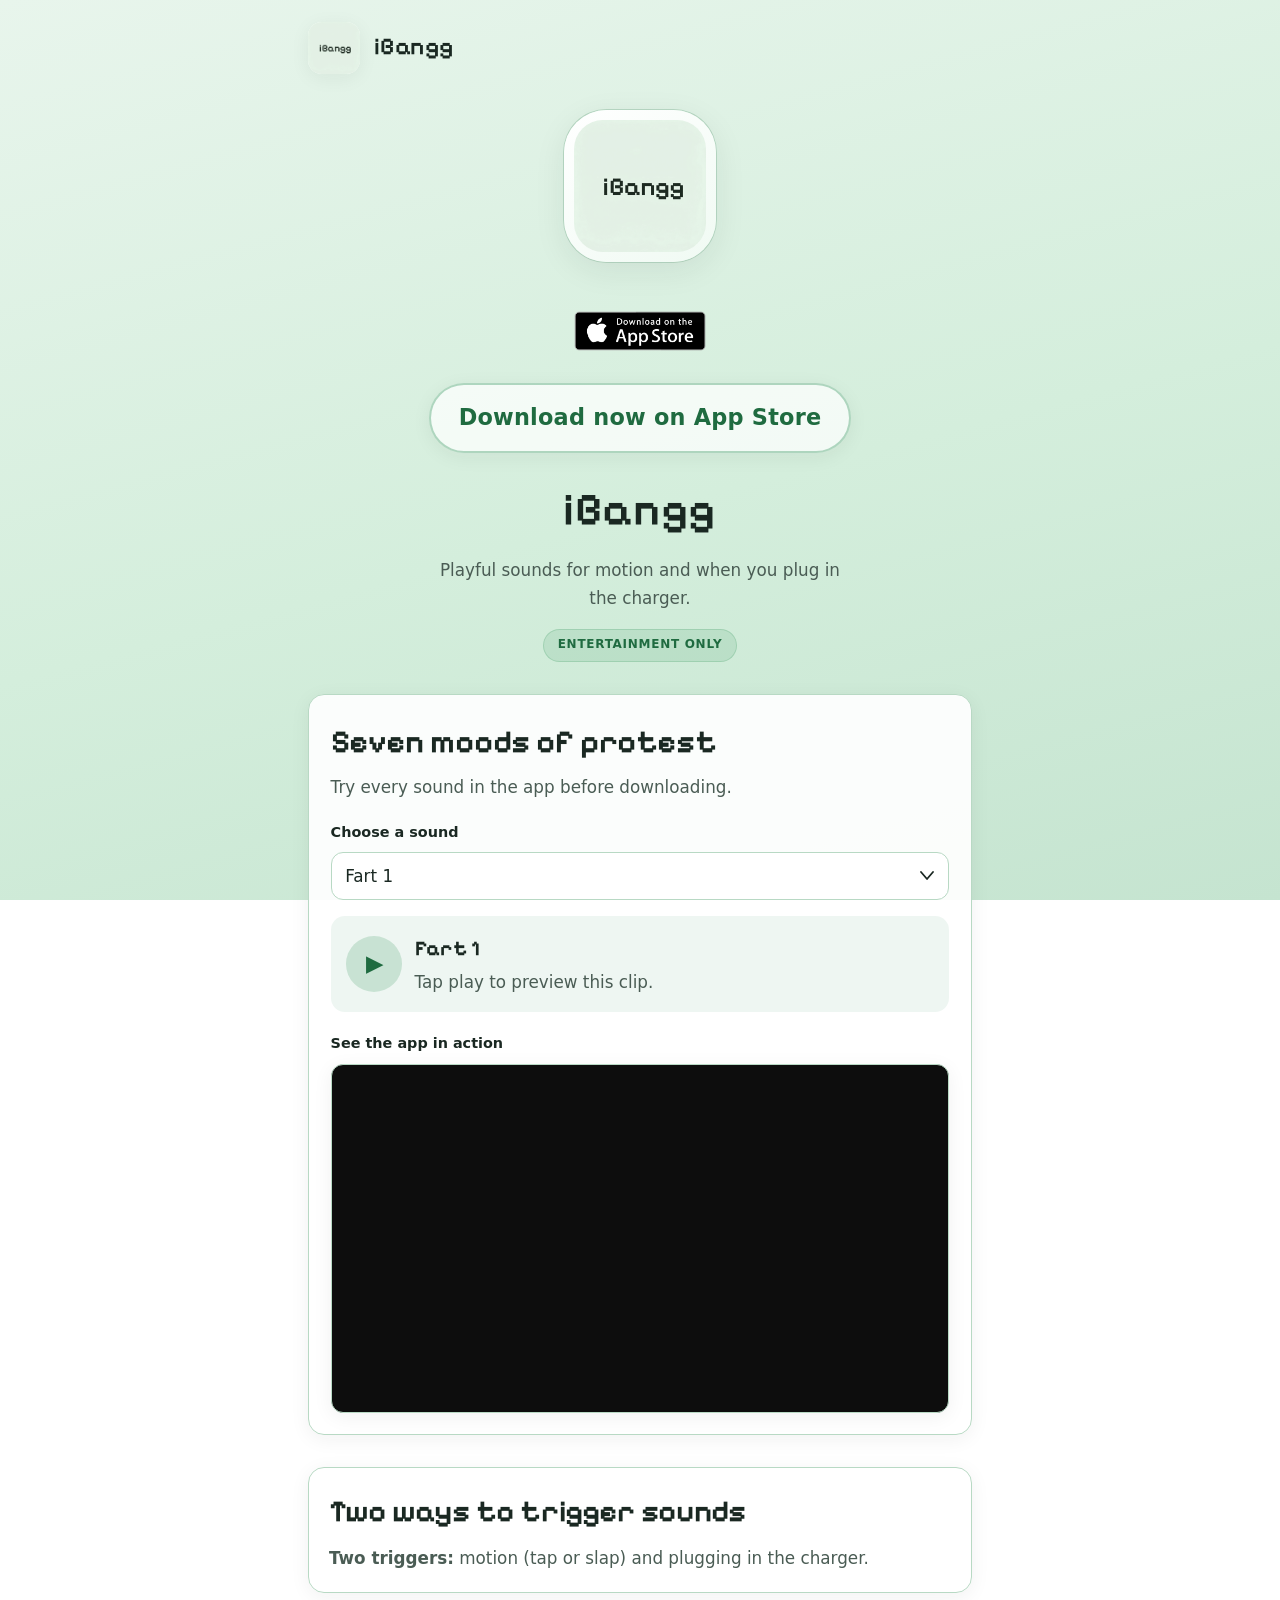
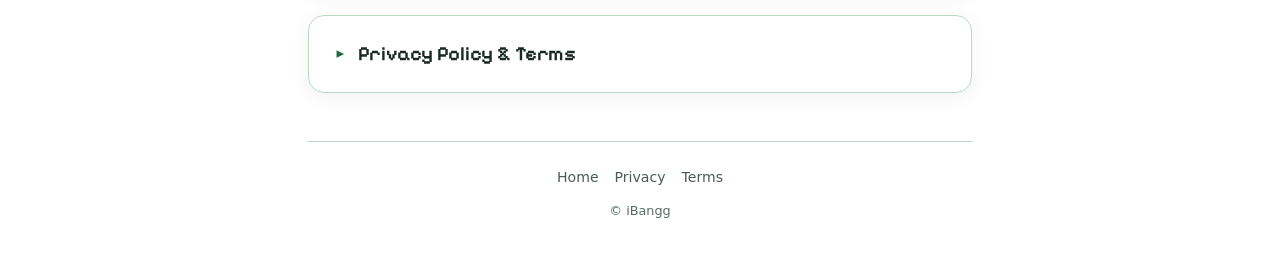
==== index.html @ 3a59abc7 "Fix YouTube embed Error 153: use nocookie domain, drop strict referrerpolicy. Made-with: Cursor" ====
<!DOCTYPE html>
<html lang="en">
  <head>
    <meta charset="utf-8" />
    <meta name="viewport" content="width=device-width, initial-scale=1" />
    <meta name="theme-color" content="#d4eedc" />
    <meta
      name="description"
      content="iBangg — Privacy Policy and Terms. Entertainment app; no data collection."
    />
    <title>iBangg — Legal</title>
    <link rel="icon" href="assets/logo.png" type="image/png" />
    <link rel="preconnect" href="https://fonts.googleapis.com" />
    <link rel="preconnect" href="https://fonts.gstatic.com" crossorigin />
    <link
      href="https://fonts.googleapis.com/css2?family=Pixelify+Sans:wght@400;500;600;700&display=swap"
      rel="stylesheet"
    />
    <link rel="stylesheet" href="styles.css" />
  </head>
  <body>
    <a class="skip-link" href="#main">Skip to content</a>

    <div class="layout">
      <header class="site-header">
        <a class="brand" href="index.html">
          <img
            class="brand-logo"
            src="assets/logo.png"
            width="52"
            height="52"
            alt=""
            decoding="async"
          />
          <span class="brand-text">
            <span class="brand-name">iBangg</span>
          </span>
        </a>
      </header>

      <main id="main">
        <section class="hero" aria-labelledby="hero-title">
          <div class="hero-logo">
            <img
              src="assets/logo.png"
              width="132"
              height="132"
              alt="iBangg app icon"
              decoding="async"
            />
          </div>
          <div class="appstore-logo-wrap">
            <img
              class="appstore-logo"
              src="assets/AppStore-Logo.png"
              width="260"
              height="78"
              alt="App Store logo"
              decoding="async"
            />
          </div>
          <a
            class="appstore-cta"
            href="https://apps.apple.com/bg/app/ibangg/id6761313933"
            target="_blank"
            rel="noopener noreferrer"
            aria-label="Download iBangg on the App Store"
          >
            Download now on App Store
          </a>
          <h1 id="hero-title" class="hero-title">iBangg</h1>
          <p class="hero-lead">
            Playful sounds for motion and when you plug in the charger.
          </p>
          <span class="hero-badge">Entertainment only</span>
        </section>

        <section class="sound-preview" aria-labelledby="sound-preview-title">
          <h2 id="sound-preview-title">Seven moods of protest</h2>
          <p class="sound-preview-lead">
            Try every sound in the app before downloading.
          </p>
          <label class="sound-label" id="sound-label-picker" for="sound-picker-btn">Choose a sound</label>
          <div class="sound-picker">
            <button
              type="button"
              id="sound-picker-btn"
              class="sound-picker-trigger"
              aria-haspopup="listbox"
              aria-expanded="false"
              aria-controls="sound-picker-listbox"
            >
              <span class="sound-picker-value" id="sound-picker-value">Fart 1</span>
            </button>
            <ul
              id="sound-picker-listbox"
              class="sound-picker-list"
              role="listbox"
              aria-labelledby="sound-label-picker"
              hidden
            ></ul>
            <select
              id="sound-select"
              class="sound-select-native"
              name="sound"
              tabindex="-1"
              aria-hidden="true"
            >
              <option value="assets/sounds/Fart 1.mp3">Fart 1</option>
              <option value="assets/sounds/Fart 2.mp3">Fart 2</option>
              <option value="assets/sounds/Fart 3.mp3">Fart 3</option>
              <option value="assets/sounds/Fart 4.mp3">Fart 4</option>
              <option value="assets/sounds/Moan 1.mp3">Moan 1</option>
              <option value="assets/sounds/Moan 2.mp3">Moan 2</option>
              <option value="assets/sounds/Ohoo 1.mp3">Ohoo</option>
              <option value="assets/sounds/Old Metal.mp3">Old Metal</option>
              <option value="assets/sounds/Ouch 1.mp3">Ouch 1</option>
              <option value="assets/sounds/Ouch 2.mp3">Ouch 2</option>
              <option value="assets/sounds/Ouch 3.mp3">Ouch 3</option>
              <option value="assets/sounds/Ow 1.mp3">Ow</option>
              <option value="assets/sounds/Yeah 1.mp3">Yeah 1</option>
              <option value="assets/sounds/Yeah 2.mp3">Yeah 2</option>
            </select>
          </div>
          <div class="sound-player-card">
            <button type="button" id="sound-play-toggle" class="sound-play-btn" aria-label="Play selected sound">
              ▶
            </button>
            <div class="sound-copy">
              <strong id="sound-title">Fart 1</strong>
              <p id="sound-help">Tap play to preview this clip.</p>
            </div>
          </div>
          <audio id="sound-preview-audio" preload="none" src="assets/sounds/Fart 1.mp3"></audio>
          <div class="sound-video-wrap" aria-labelledby="sound-video-label">
            <p class="sound-video-label" id="sound-video-label">See the app in action</p>
            <div class="sound-video-embed">
              <iframe
                src="https://www.youtube-nocookie.com/embed/eyi1hRgVilk"
                title="iBangg — demo video on YouTube"
                loading="lazy"
                allow="accelerometer; autoplay; clipboard-write; encrypted-media; gyroscope; picture-in-picture; web-share"
                allowfullscreen
              ></iframe>
            </div>
          </div>
        </section>

        <section class="feature-note" aria-labelledby="feature-note-title">
          <h2 id="feature-note-title">Two ways to trigger sounds</h2>
          <p>
            <strong>Two triggers:</strong> motion (tap or slap) and plugging in the
            charger.
          </p>
        </section>

        <details class="legal-fold">
          <summary class="legal-fold-summary">
            <span class="summary-chevron" aria-hidden="true">▸</span>
            <span class="legal-fold-title">
              <strong>Privacy Policy &amp; Terms</strong>
            </span>
          </summary>
          <div class="legal-fold-panel">
            <p class="intro-copy">
              This site hosts the official <strong>Privacy Policy</strong> and
              <strong>Terms &amp; Conditions</strong> for the iOS app. We don’t
              collect personal data or share it with third parties.
            </p>

            <nav class="nav-cards" aria-label="Legal documents">
              <a class="nav-card" href="privacy.html">
                <strong>Privacy Policy</strong>
                <span>What we don’t collect and how the app treats your device.</span>
                <span class="chev">Read →</span>
              </a>
              <a class="nav-card" href="terms.html">
                <strong>Terms &amp; Conditions</strong>
                <span>Use for fun, at your own risk — including physical handling of your phone.</span>
                <span class="chev">Read →</span>
              </a>
            </nav>

            <div class="at-a-glance-card">
              <p class="at-a-glance-heading"><strong>At a glance</strong></p>
              <p>
                No personal information collection, no third‑party data sharing.
                You’re responsible for how you handle your device; we’re not liable
                for damage from rough or inappropriate use. The same points are
                spelled out in the
                <a href="privacy.html">Privacy Policy</a> (sections 1–2) and
                <a href="terms.html">Terms</a> (sections 2 and 4), each with a
                short summary at the top of that page.
              </p>
            </div>
          </div>
        </details>
      </main>

      <footer class="site-footer">
        <nav aria-label="Footer">
          <a href="index.html">Home</a>
          <a href="privacy.html">Privacy</a>
          <a href="terms.html">Terms</a>
        </nav>
        <p class="fine">© iBangg</p>
      </footer>
    </div>
    <script>
      const soundSelect = document.getElementById("sound-select");
      const soundPickerBtn = document.getElementById("sound-picker-btn");
      const soundPickerValue = document.getElementById("sound-picker-value");
      const soundListbox = document.getElementById("sound-picker-listbox");
      const audio = document.getElementById("sound-preview-audio");
      const playToggle = document.getElementById("sound-play-toggle");
      const soundTitle = document.getElementById("sound-title");
      const soundHelp = document.getElementById("sound-help");

      let docCloseListener = null;

      function selectedLabel() {
        return soundSelect.options[soundSelect.selectedIndex].text;
      }

      function updateButton(isPlaying) {
        playToggle.textContent = isPlaying ? "❚❚" : "▶";
        playToggle.setAttribute(
          "aria-label",
          isPlaying ? "Pause selected sound" : "Play selected sound"
        );
      }

      function syncListboxSelection() {
        const i = soundSelect.selectedIndex;
        soundListbox.querySelectorAll('[role="option"]').forEach((el, idx) => {
          el.setAttribute("aria-selected", idx === i ? "true" : "false");
        });
      }

      function applySoundSelection() {
        audio.src = soundSelect.value;
        soundPickerValue.textContent = selectedLabel();
        soundTitle.textContent = selectedLabel();
        soundHelp.textContent = "Tap play to preview this clip.";
        audio.pause();
        audio.currentTime = 0;
        updateButton(false);
        syncListboxSelection();
      }

      function closeSoundPicker() {
        soundListbox.hidden = true;
        soundPickerBtn.setAttribute("aria-expanded", "false");
        if (docCloseListener) {
          document.removeEventListener("click", docCloseListener);
          docCloseListener = null;
        }
      }

      function openSoundPicker() {
        soundListbox.hidden = false;
        soundPickerBtn.setAttribute("aria-expanded", "true");
        syncListboxSelection();
        const focusIdx = soundSelect.selectedIndex;
        const toFocus = soundListbox.children[focusIdx] || soundListbox.firstElementChild;
        toFocus?.focus();
        docCloseListener = (e) => {
          if (!e.target.closest(".sound-picker")) {
            closeSoundPicker();
          }
        };
        setTimeout(() => document.addEventListener("click", docCloseListener), 0);
      }

      Array.from(soundSelect.options).forEach((opt, index) => {
        const li = document.createElement("li");
        li.setAttribute("role", "option");
        li.id = "sound-opt-" + index;
        li.tabIndex = -1;
        li.dataset.index = String(index);
        li.textContent = opt.textContent;
        li.addEventListener("click", (e) => {
          e.stopPropagation();
          soundSelect.selectedIndex = index;
          applySoundSelection();
          closeSoundPicker();
          soundPickerBtn.focus();
        });
        soundListbox.appendChild(li);
      });

      soundPickerBtn.addEventListener("click", (e) => {
        e.stopPropagation();
        if (soundListbox.hidden) {
          openSoundPicker();
        } else {
          closeSoundPicker();
        }
      });

      soundPickerBtn.addEventListener("keydown", (e) => {
        if (e.key === "ArrowDown" || e.key === "ArrowUp" || e.key === "Enter" || e.key === " ") {
          e.preventDefault();
          if (soundListbox.hidden) {
            openSoundPicker();
          }
        }
      });

      soundListbox.addEventListener("keydown", (e) => {
        const items = [...soundListbox.querySelectorAll('[role="option"]')];
        const cur = items.indexOf(document.activeElement);
        if (e.key === "Escape") {
          e.preventDefault();
          closeSoundPicker();
          soundPickerBtn.focus();
        }
        if (e.key === "ArrowDown") {
          e.preventDefault();
          items[Math.min(cur + 1, items.length - 1)]?.focus();
        }
        if (e.key === "ArrowUp") {
          e.preventDefault();
          items[Math.max(cur - 1, 0)]?.focus();
        }
        if (e.key === "Enter" || e.key === " ") {
          e.preventDefault();
          if (cur >= 0) {
            soundSelect.selectedIndex = cur;
            applySoundSelection();
            closeSoundPicker();
            soundPickerBtn.focus();
          }
        }
      });

      applySoundSelection();

      playToggle.addEventListener("click", async () => {
        if (audio.paused) {
          try {
            await audio.play();
            soundHelp.textContent = "Playing preview...";
            updateButton(true);
          } catch (_) {
            soundHelp.textContent = "Preview blocked by browser. Tap play again.";
          }
          return;
        }
        audio.pause();
        updateButton(false);
        soundHelp.textContent = "Paused.";
      });

      audio.addEventListener("ended", () => {
        updateButton(false);
        soundHelp.textContent = "Preview finished.";
      });
    </script>
  </body>
</html>
---- styles.css ----
:root {
  --bg-top: #e8f5ec;
  --bg-bottom: #d4eedc;
  --text: #1a2822;
  --muted: #4a5c54;
  --accent: #2d8f57;
  --accent-dark: #1f6b40;
  --line: #b8d9c4;
  --card: rgba(255, 255, 255, 0.92);
  --shadow: 0 8px 32px rgba(26, 40, 34, 0.08);
  --shadow-soft: 0 4px 20px rgba(26, 40, 34, 0.06);
  --radius: 16px;
  --radius-lg: 24px;
  --font-display: "Pixelify Sans", system-ui, sans-serif;
  --font-body: system-ui, -apple-system, "Segoe UI", Roboto, Helvetica, Arial, sans-serif;
}

* {
  box-sizing: border-box;
}

html {
  scroll-behavior: smooth;
}

body {
  margin: 0;
  min-height: 100vh;
  font-family: var(--font-body);
  font-size: 1.05rem;
  line-height: 1.65;
  color: var(--text);
  background: linear-gradient(165deg, var(--bg-top) 0%, var(--bg-bottom) 55%, #c5e4d0 100%);
  background-attachment: fixed;
}

.skip-link {
  position: absolute;
  left: -9999px;
  top: 0;
  padding: 0.5rem 1rem;
  background: var(--text);
  color: #fff;
  z-index: 100;
}

.skip-link:focus {
  left: 1rem;
  top: 1rem;
}

.layout {
  max-width: 44rem;
  margin: 0 auto;
  padding: 0 1.25rem;
}

/* ——— Header / brand ——— */
.site-header {
  padding: 1rem 0 1.25rem;
}

.brand {
  display: inline-flex;
  align-items: center;
  gap: 0.85rem;
  text-decoration: none;
  color: inherit;
  padding: 0.35rem 0;
}

.brand:hover .brand-name {
  color: var(--accent-dark);
}

.brand-logo {
  width: 52px;
  height: 52px;
  border-radius: 14px;
  object-fit: cover;
  box-shadow: var(--shadow-soft), 0 0 0 1px rgba(255, 255, 255, 0.8) inset;
  flex-shrink: 0;
}

.brand-text {
  display: flex;
  flex-direction: column;
  gap: 0.1rem;
}

.brand-name {
  font-family: var(--font-display);
  font-size: 1.5rem;
  font-weight: 600;
  letter-spacing: 0.02em;
  line-height: 1.1;
  color: var(--text);
}

.brand-tag {
  font-size: 0.8rem;
  color: var(--muted);
  font-weight: 500;
}

/* ——— Document pages (Privacy / Terms) ——— */
.doc-banner {
  margin-bottom: 1.75rem;
  padding: 1.25rem 1.35rem;
  background: var(--card);
  border-radius: var(--radius);
  border: 1px solid var(--line);
  box-shadow: var(--shadow-soft);
}

.doc-banner h1 {
  margin: 0;
  font-family: var(--font-display);
  font-size: 1.65rem;
  font-weight: 600;
  color: var(--text);
}

.doc-banner .doc-sub {
  margin: 0.4rem 0 0;
  font-size: 0.95rem;
  color: var(--muted);
}

/* ——— Hero (home) ——— */
.hero {
  text-align: center;
  padding: 0.5rem 0 2rem;
}

.hero-logo {
  display: inline-block;
  margin-bottom: 1.25rem;
  padding: 10px;
  background: linear-gradient(145deg, #ffffff 0%, #f0faf3 100%);
  border-radius: 28%;
  box-shadow: var(--shadow), 0 0 0 1px var(--line);
}

.hero-logo img {
  display: block;
  width: min(132px, 36vw);
  height: min(132px, 36vw);
  border-radius: 22%;
  object-fit: cover;
}

.appstore-logo-wrap {
  margin: 0.2rem 0 0.9rem;
}

.appstore-logo {
  display: block;
  width: min(132px, 36vw);
  height: auto;
  margin: 0 auto;
}

.appstore-cta {
  display: inline-flex;
  align-items: center;
  justify-content: center;
  margin: 0 0 1.2rem;
  padding: 0.9rem 1.7rem;
  border-radius: 999px;
  border: 2px solid rgba(45, 143, 87, 0.35);
  background: rgba(255, 255, 255, 0.72);
  box-shadow: var(--shadow-soft);
  color: var(--accent-dark);
  text-decoration: none;
  font-weight: 700;
  font-size: clamp(1.05rem, 3.6vw, 1.4rem);
  letter-spacing: 0.01em;
  transition: transform 0.18s ease, box-shadow 0.18s ease, border-color 0.18s ease, background-color 0.18s ease;
}

.appstore-cta:hover {
  transform: translateY(-2px);
  border-color: rgba(45, 143, 87, 0.52);
  background: rgba(255, 255, 255, 0.9);
  box-shadow: var(--shadow);
  color: var(--accent-dark);
}

.appstore-cta:focus-visible {
  outline: 3px solid rgba(45, 143, 87, 0.35);
  outline-offset: 2px;
}

.hero-title {
  margin: 0;
  font-family: var(--font-display);
  font-size: clamp(2.25rem, 8vw, 2.85rem);
  font-weight: 600;
  letter-spacing: 0.03em;
  color: var(--text);
}

.hero-lead {
  margin: 0.65rem auto 0;
  max-width: 26rem;
  font-size: 1.05rem;
  color: var(--muted);
}

.hero-badge {
  display: inline-block;
  margin-top: 1rem;
  padding: 0.35rem 0.85rem;
  font-size: 0.75rem;
  font-weight: 600;
  letter-spacing: 0.06em;
  text-transform: uppercase;
  color: var(--accent-dark);
  background: rgba(45, 143, 87, 0.12);
  border-radius: 999px;
  border: 1px solid rgba(45, 143, 87, 0.2);
}

.sound-preview {
  margin: 0 auto 2rem;
  padding: 1.35rem;
  background: var(--card);
  border: 1px solid var(--line);
  border-radius: var(--radius);
  box-shadow: var(--shadow-soft);
}

.sound-preview h2 {
  margin: 0 0 0.3rem;
  font-family: var(--font-display);
  font-size: clamp(1.5rem, 5vw, 2rem);
}

.sound-preview-lead {
  margin: 0 0 1rem;
}

.sound-label {
  display: inline-block;
  margin-bottom: 0.45rem;
  color: var(--text);
  font-size: 0.9rem;
  font-weight: 600;
}

.sound-picker {
  position: relative;
  margin: 0 0 1rem;
}

.sound-picker-trigger {
  display: flex;
  align-items: center;
  justify-content: space-between;
  width: 100%;
  margin: 0;
  padding: 0.7rem 2.5rem 0.7rem 0.85rem;
  font-family: var(--font-body);
  font-size: 1.05rem;
  line-height: 1.45;
  font-weight: 400;
  color: var(--text);
  text-align: left;
  cursor: pointer;
  border: 1px solid var(--line);
  border-radius: 12px;
  background-color: #fff;
  background-image: url("data:image/svg+xml,%3Csvg xmlns='http://www.w3.org/2000/svg' width='14' height='10' viewBox='0 0 14 10'%3E%3Cpath d='M1 1l6 7 6-7' fill='none' stroke='%231a2822' stroke-width='1.8' stroke-linecap='round' stroke-linejoin='round'/%3E%3C/svg%3E");
  background-repeat: no-repeat;
  background-position: right 0.9rem center;
  background-size: 14px 10px;
  -webkit-appearance: none;
  appearance: none;
}

.sound-picker-value {
  min-width: 0;
  overflow: hidden;
  text-overflow: ellipsis;
  white-space: nowrap;
  padding-right: 0.25rem;
}

.sound-picker-list {
  position: absolute;
  z-index: 30;
  left: 0;
  right: 0;
  top: calc(100% + 4px);
  margin: 0;
  padding: 0.35rem 0;
  list-style: none;
  max-height: min(50vh, 17rem);
  overflow-y: auto;
  font-family: var(--font-body);
  font-size: 1.05rem;
  line-height: 1.45;
  color: var(--text);
  background: #fff;
  border: 1px solid var(--line);
  border-radius: 12px;
  box-shadow: var(--shadow);
}

.sound-picker-list [role="option"] {
  margin: 0;
  padding: 0.55rem 1rem;
  cursor: pointer;
  outline: none;
}

.sound-picker-list [role="option"]:hover,
.sound-picker-list [role="option"]:focus {
  background: rgba(45, 143, 87, 0.1);
}

.sound-picker-list [role="option"][aria-selected="true"] {
  font-weight: 600;
  background: rgba(45, 143, 87, 0.14);
}

.sound-select-native {
  position: absolute;
  width: 1px;
  height: 1px;
  padding: 0;
  margin: -1px;
  overflow: hidden;
  clip: rect(0, 0, 0, 0);
  white-space: nowrap;
  border: 0;
  opacity: 0;
  pointer-events: none;
}

.sound-picker-trigger:focus-visible {
  outline: 3px solid rgba(45, 143, 87, 0.32);
  outline-offset: 1px;
}

.sound-video-wrap {
  margin-top: 1.25rem;
}

.sound-video-label {
  margin: 0 0 0.55rem;
  font-size: 0.9rem;
  font-weight: 600;
  color: var(--text);
}

.sound-video-embed {
  position: relative;
  width: 100%;
  border-radius: 12px;
  overflow: hidden;
  background: #0d0d0d;
  aspect-ratio: 16 / 9;
  box-shadow: var(--shadow-soft);
  border: 1px solid var(--line);
}

.sound-video-embed iframe {
  position: absolute;
  inset: 0;
  width: 100%;
  height: 100%;
  border: 0;
}

.sound-player-card {
  display: flex;
  align-items: center;
  gap: 0.8rem;
  padding: 0.95rem;
  border-radius: 14px;
  background: rgba(45, 143, 87, 0.08);
}

.sound-play-btn {
  width: 56px;
  height: 56px;
  border: 0;
  border-radius: 50%;
  background: rgba(45, 143, 87, 0.2);
  color: var(--accent-dark);
  font-size: 1.3rem;
  font-weight: 700;
  cursor: pointer;
}

.sound-play-btn:hover {
  background: rgba(45, 143, 87, 0.28);
}

.sound-play-btn:focus-visible {
  outline: 3px solid rgba(45, 143, 87, 0.32);
  outline-offset: 2px;
}

.sound-copy strong {
  display: block;
  color: var(--text);
  font-size: 1.3rem;
  font-family: var(--font-display);
}

.sound-copy p {
  margin: 0.2rem 0 0;
}

.feature-note {
  margin: 0 auto 1.4rem;
  padding: 1.2rem 1.25rem;
  background: var(--card);
  border-radius: var(--radius);
  border: 1px solid var(--line);
  box-shadow: var(--shadow-soft);
}

.feature-note h2 {
  margin: 0 0 0.45rem;
  font-family: var(--font-display);
  font-size: clamp(1.45rem, 4.4vw, 1.9rem);
  color: var(--text);
}

.feature-note p {
  margin: 0;
  color: var(--muted);
}

/* ——— Main content ——— */
main {
  padding-bottom: 3rem;
}

main > p:first-of-type:not(.last-updated) {
  font-size: 1.05rem;
}

.intro-copy {
  color: var(--muted);
  margin: 0 0 1.5rem;
  max-width: 38rem;
}

h2 {
  font-size: 1.12rem;
  font-weight: 650;
  margin: 2rem 0 0.5rem;
  color: var(--text);
}

h2:first-of-type {
  margin-top: 0;
}

p,
ul {
  margin: 0 0 1rem;
  color: var(--muted);
}

ul {
  padding-left: 1.35rem;
}

a {
  color: var(--accent-dark);
  text-decoration: underline;
  text-underline-offset: 3px;
  text-decoration-thickness: 1.5px;
}

a:hover {
  color: var(--accent);
}

/* ——— CTA buttons ——— */
.nav-cards {
  display: grid;
  gap: 0.85rem;
  margin: 1.75rem 0 2rem;
}

@media (min-width: 520px) {
  .nav-cards {
    grid-template-columns: 1fr 1fr;
  }
}

.nav-card {
  display: flex;
  flex-direction: column;
  align-items: flex-start;
  gap: 0.35rem;
  padding: 1.15rem 1.25rem;
  text-decoration: none;
  color: var(--text);
  background: var(--card);
  border: 1px solid var(--line);
  border-radius: var(--radius);
  box-shadow: var(--shadow-soft);
  transition: transform 0.18s ease, box-shadow 0.18s ease, border-color 0.18s ease;
}

.nav-card:hover {
  transform: translateY(-2px);
  box-shadow: var(--shadow);
  border-color: rgba(45, 143, 87, 0.35);
  color: var(--text);
}

.nav-card strong {
  font-family: var(--font-display);
  font-size: 1.2rem;
  font-weight: 600;
}

.nav-card span {
  font-size: 0.88rem;
  color: var(--muted);
  line-height: 1.45;
}

.nav-card .chev {
  margin-top: 0.25rem;
  font-size: 0.8rem;
  color: var(--accent);
  font-weight: 600;
}

.links {
  margin-top: 1.25rem;
  display: flex;
  flex-wrap: wrap;
  gap: 0.75rem 1.25rem;
}

/* Collapsible legal block (intro + cards + at a glance) */
.legal-fold {
  background: var(--card);
  border: 1px solid var(--line);
  border-radius: var(--radius);
  padding: 1.35rem 1.4rem;
  margin-top: 0.5rem;
  box-shadow: var(--shadow-soft);
}

.legal-fold-summary {
  display: flex;
  align-items: center;
  gap: 0.55rem;
  cursor: pointer;
  list-style: none;
  margin: 0;
  padding: 0;
  font-size: 0.98rem;
  color: var(--muted);
}

.legal-fold-summary::-webkit-details-marker {
  display: none;
}

.legal-fold-title {
  display: flex;
  align-items: center;
}

.legal-fold-title strong {
  color: var(--text);
  font-family: var(--font-display);
  font-size: clamp(1.05rem, 3.5vw, 1.25rem);
  font-weight: 600;
}

.summary-chevron {
  display: inline-block;
  flex-shrink: 0;
  width: 1.1rem;
  text-align: center;
  font-size: 0.95rem;
  line-height: 1;
  color: var(--accent-dark);
  transition: transform 0.2s ease;
}

.legal-fold[open] .summary-chevron {
  transform: rotate(90deg);
}

.legal-fold-panel {
  margin: 1rem 0 0;
  padding-top: 1rem;
  border-top: 1px solid var(--line);
}

.legal-fold-panel .intro-copy {
  margin-top: 0;
}

.at-a-glance-card {
  background: rgba(255, 255, 255, 0.65);
  border: 1px solid var(--line);
  border-radius: var(--radius);
  padding: 1.1rem 1.2rem;
  margin-top: 1rem;
  border-left: 4px solid var(--accent);
  box-shadow: var(--shadow-soft);
}

.at-a-glance-heading {
  margin: 0 0 0.5rem;
  font-size: 0.98rem;
  color: var(--text);
}

.at-a-glance-card > p:last-child {
  margin: 0;
  color: var(--muted);
  font-size: 0.98rem;
}

.at-a-glance-card strong {
  color: var(--text);
}

/* Plain summary box on Privacy / Terms pages */
.summary-card {
  background: var(--card);
  border: 1px solid var(--line);
  border-radius: var(--radius);
  padding: 1.35rem 1.4rem;
  margin-top: 0.5rem;
  margin-bottom: 1rem;
  box-shadow: var(--shadow-soft);
  border-left: 4px solid var(--accent);
}

.summary-card p {
  margin: 0;
  color: var(--muted);
  font-size: 0.98rem;
}

.summary-card strong {
  color: var(--text);
}

/* ——— Footer ——— */
.site-footer {
  margin-top: auto;
  padding: 1.5rem 0 2.25rem;
  border-top: 1px solid var(--line);
  text-align: center;
  font-size: 0.88rem;
  color: var(--muted);
}

.site-footer nav {
  display: flex;
  flex-wrap: wrap;
  justify-content: center;
  gap: 0.5rem 1rem;
  margin-bottom: 0.65rem;
}

.site-footer a {
  color: var(--muted);
  text-decoration: none;
  font-weight: 500;
}

.site-footer a:hover {
  color: var(--accent-dark);
  text-decoration: underline;
}

.site-footer .fine {
  font-size: 0.8rem;
  opacity: 0.9;
}

.last-updated {
  font-size: 0.88rem;
  color: var(--muted);
  margin-bottom: 1.5rem;
  padding: 0.5rem 0.75rem;
  background: rgba(255, 255, 255, 0.5);
  border-radius: 8px;
  display: inline-block;
}
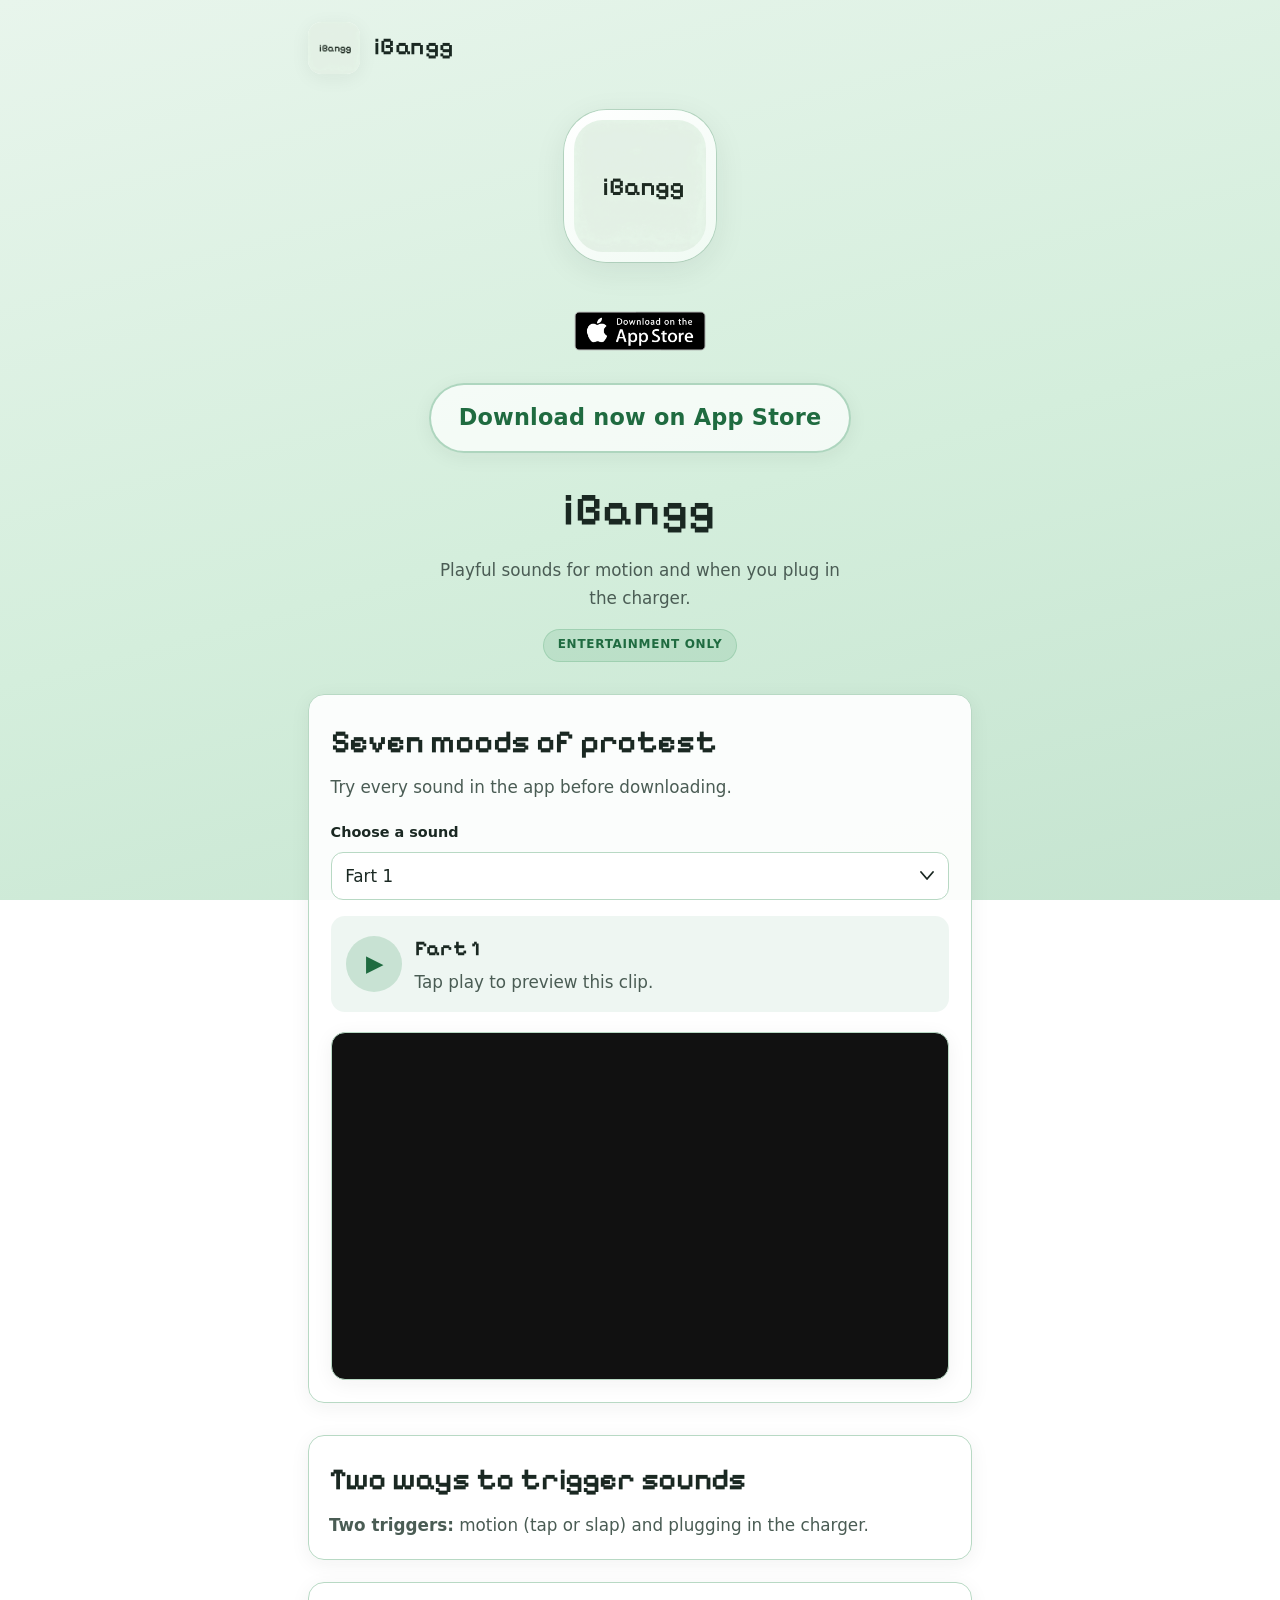
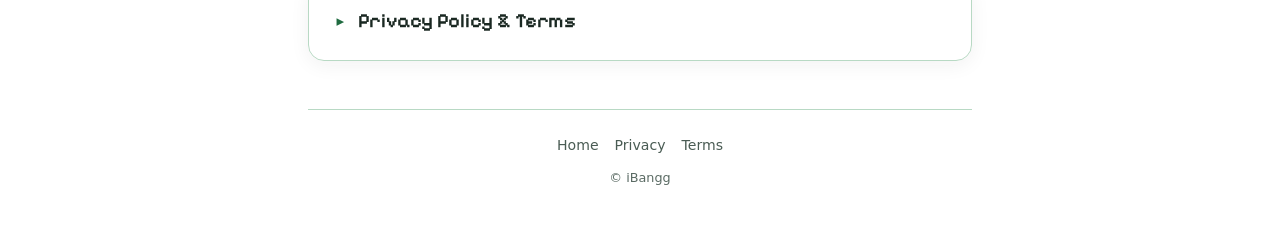
==== commit 82ac4a9f: "Add responsive YouTube embed below sound preview. Made-with: Cursor" ====
--- a/index.html
+++ b/index.html
@@ -132,15 +132,15 @@
             </div>
           </div>
           <audio id="sound-preview-audio" preload="none" src="assets/sounds/Fart 1.mp3"></audio>
-          <div class="sound-video-wrap" aria-labelledby="sound-video-label">
-            <p class="sound-video-label" id="sound-video-label">See the app in action</p>
+          <div class="sound-video-wrap">
             <div class="sound-video-embed">
               <iframe
-                src="https://www.youtube-nocookie.com/embed/eyi1hRgVilk"
-                title="iBangg — demo video on YouTube"
+                src="https://www.youtube.com/embed/eyi1hRgVilk"
+                title="iBangg — YouTube video"
                 loading="lazy"
                 allow="accelerometer; autoplay; clipboard-write; encrypted-media; gyroscope; picture-in-picture; web-share"
                 allowfullscreen
+                referrerpolicy="strict-origin-when-cross-origin"
               ></iframe>
             </div>
           </div>
--- a/styles.css
+++ b/styles.css
@@ -348,22 +348,16 @@
   margin-top: 1.25rem;
 }
 
-.sound-video-label {
-  margin: 0 0 0.55rem;
-  font-size: 0.9rem;
-  font-weight: 600;
-  color: var(--text);
-}
-
 .sound-video-embed {
   position: relative;
   width: 100%;
-  border-radius: 12px;
+  max-width: 100%;
+  aspect-ratio: 16 / 9;
+  border-radius: 14px;
   overflow: hidden;
-  background: #0d0d0d;
-  aspect-ratio: 16 / 9;
-  box-shadow: var(--shadow-soft);
-  border: 1px solid var(--line);
+  background: #111;
+  border: 1px solid var(--line);
+  box-shadow: var(--shadow-soft);
 }
 
 .sound-video-embed iframe {
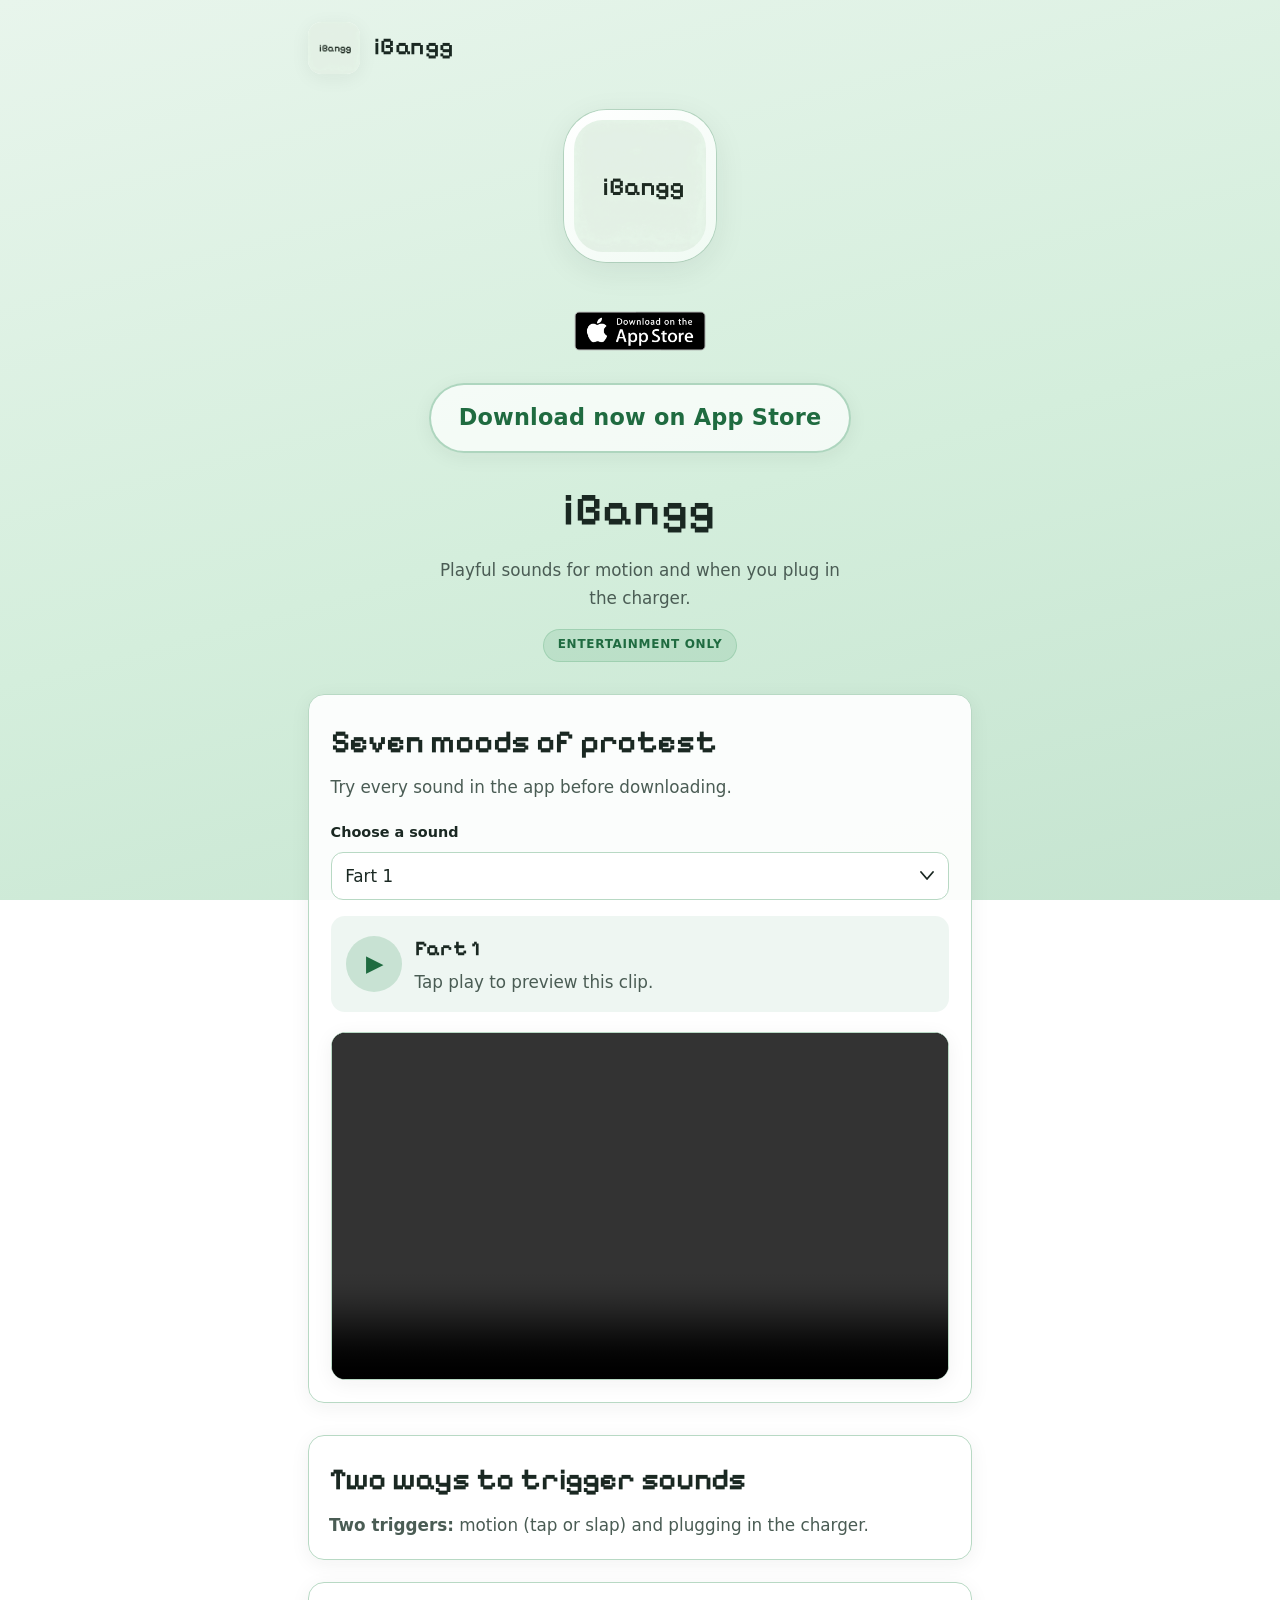
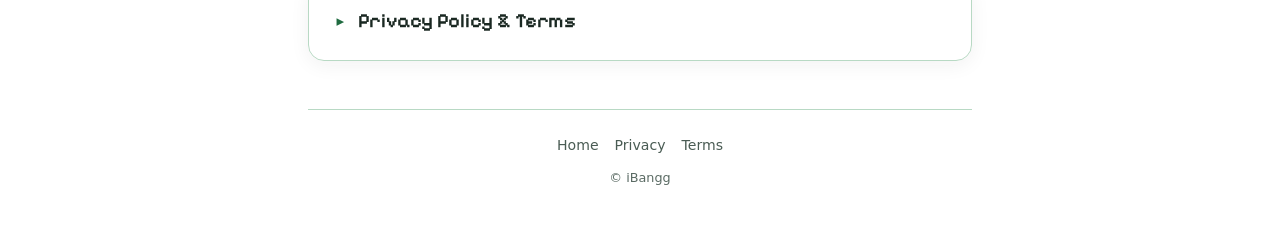
==== commit 9721012e: "Replace YouTube embed with local preview video (assets/iBanggmp4.mov)." ====
--- a/index.html
+++ b/index.html
@@ -134,14 +134,16 @@
           <audio id="sound-preview-audio" preload="none" src="assets/sounds/Fart 1.mp3"></audio>
           <div class="sound-video-wrap">
             <div class="sound-video-embed">
-              <iframe
-                src="https://www.youtube.com/embed/eyi1hRgVilk"
-                title="iBangg — YouTube video"
-                loading="lazy"
-                allow="accelerometer; autoplay; clipboard-write; encrypted-media; gyroscope; picture-in-picture; web-share"
-                allowfullscreen
-                referrerpolicy="strict-origin-when-cross-origin"
-              ></iframe>
+              <video
+                class="sound-preview-video"
+                controls
+                playsinline
+                preload="metadata"
+                aria-label="iBangg app preview video"
+              >
+                <source src="assets/iBanggmp4.mov" type="video/mp4" />
+                <source src="assets/iBanggmp4.mov" type="video/quicktime" />
+              </video>
             </div>
           </div>
         </section>
--- a/styles.css
+++ b/styles.css
@@ -360,12 +360,14 @@
   box-shadow: var(--shadow-soft);
 }
 
-.sound-video-embed iframe {
+.sound-video-embed .sound-preview-video {
   position: absolute;
   inset: 0;
   width: 100%;
   height: 100%;
   border: 0;
+  object-fit: contain;
+  background: #111;
 }
 
 .sound-player-card {
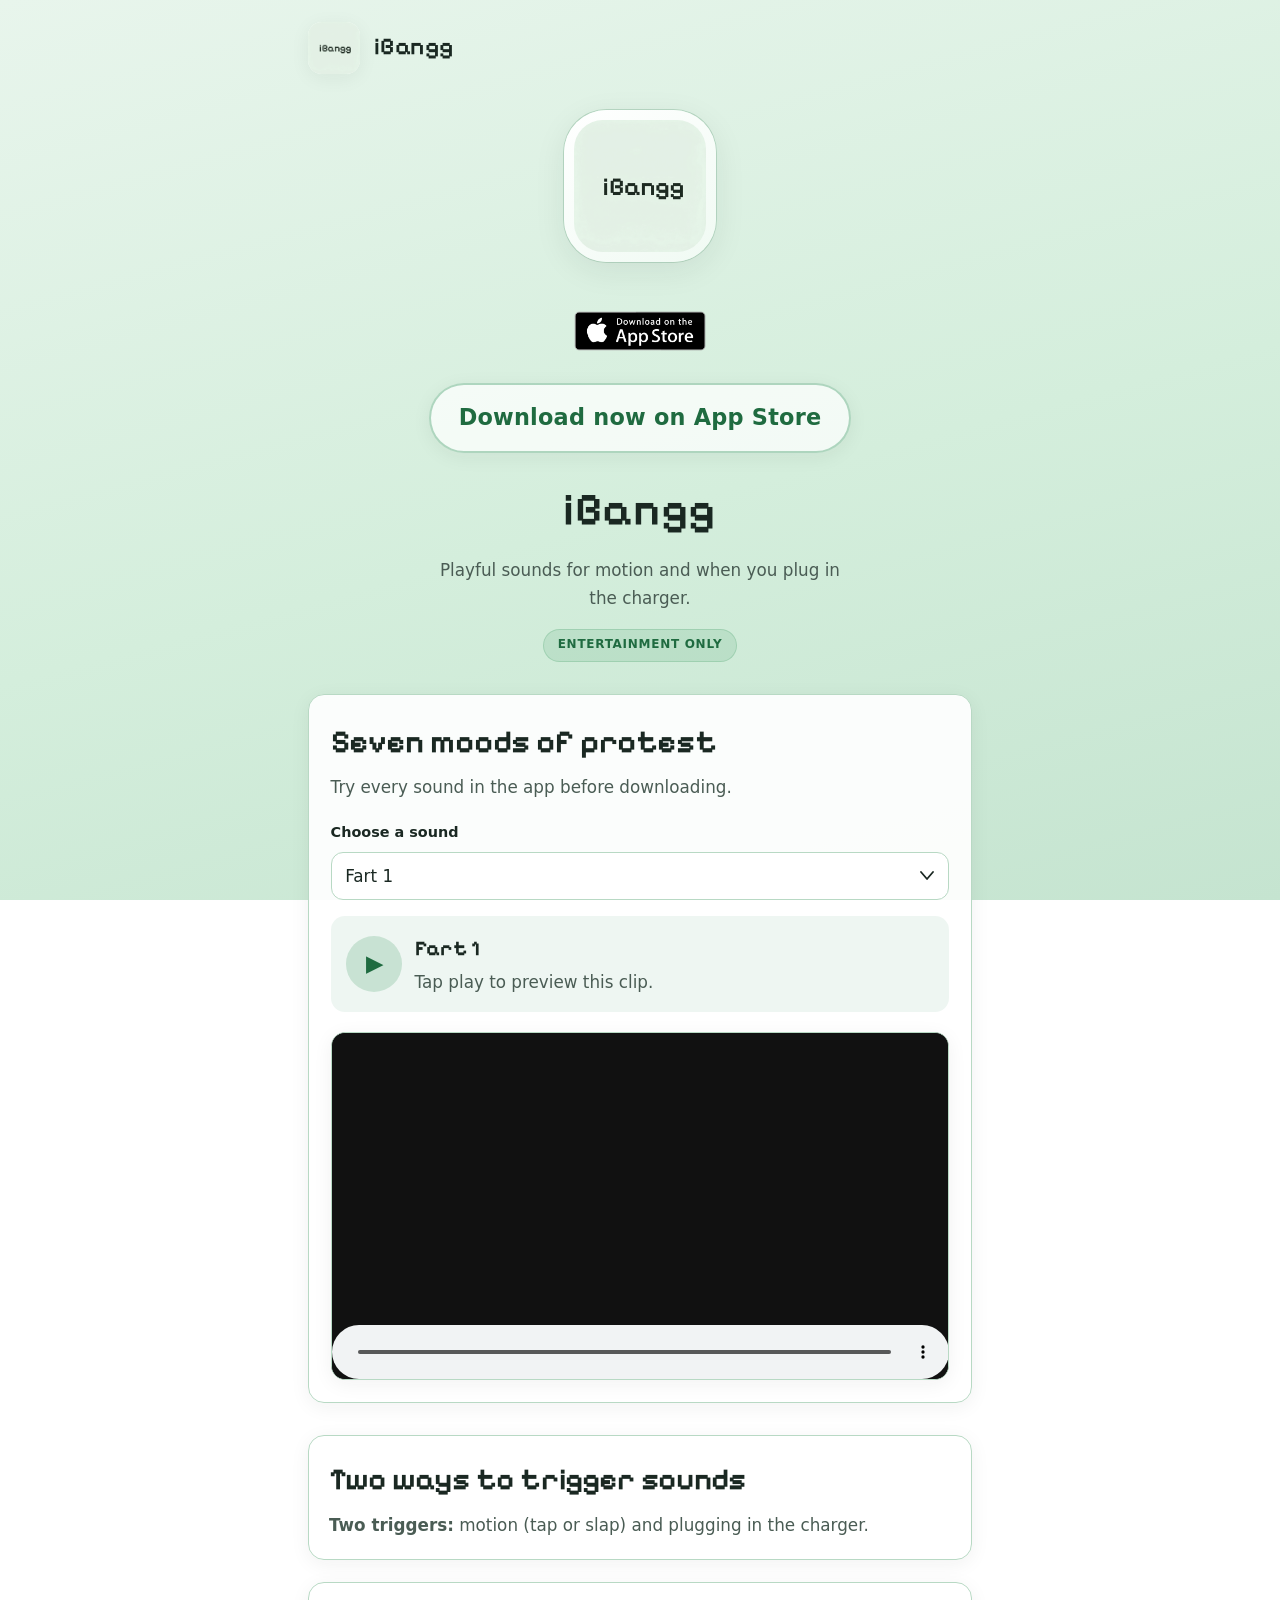
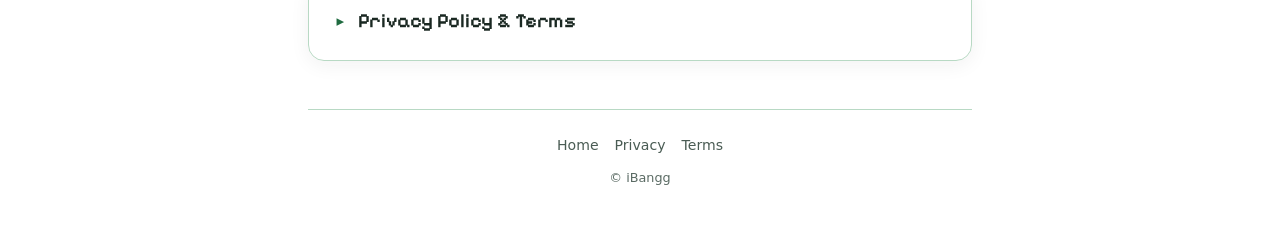
==== commit 30eee1a0: "Use Appvideo.mov for site preview; drop iBanggmp4.mov." ====
--- a/index.html
+++ b/index.html
@@ -141,8 +141,8 @@
                 preload="metadata"
                 aria-label="iBangg app preview video"
               >
-                <source src="assets/iBanggmp4.mov" type="video/mp4" />
-                <source src="assets/iBanggmp4.mov" type="video/quicktime" />
+                <source src="assets/Appvideo.mov" type="video/mp4" />
+                <source src="assets/Appvideo.mov" type="video/quicktime" />
               </video>
             </div>
           </div>
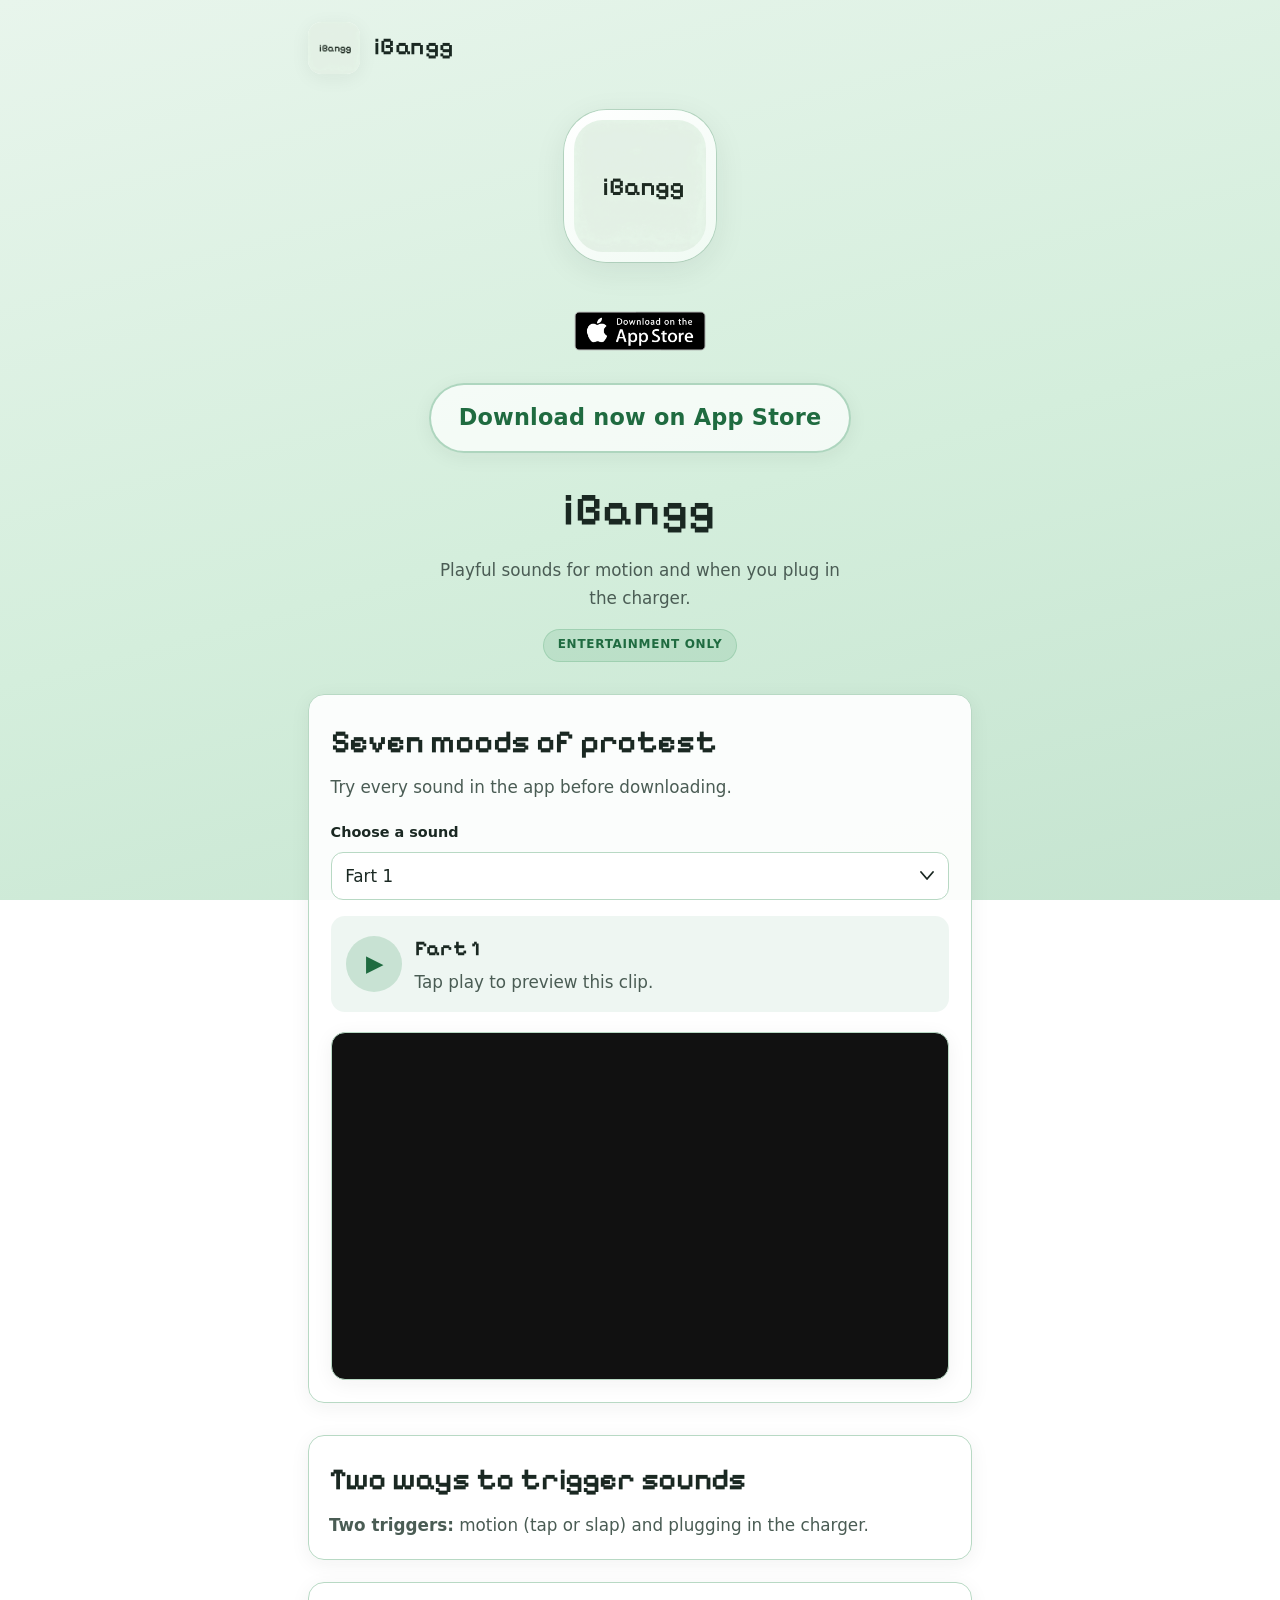
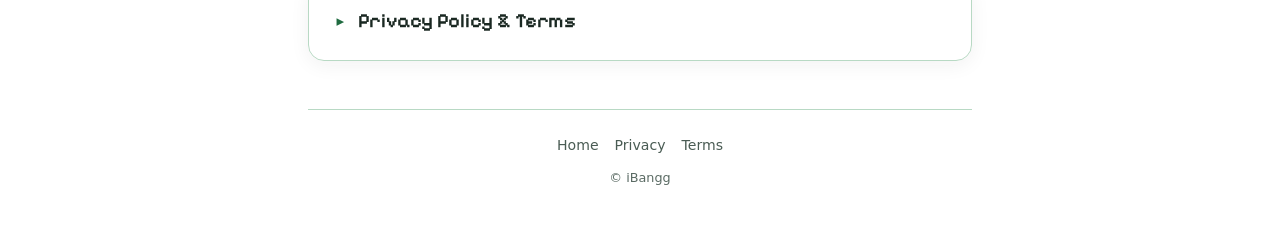
==== commit 8134f867: "Restore YouTube embed (eyi1hRgVilk); remove Appvideo.mov." ====
--- a/index.html
+++ b/index.html
@@ -3,6 +3,7 @@
   <head>
     <meta charset="utf-8" />
     <meta name="viewport" content="width=device-width, initial-scale=1" />
+    <meta name="referrer" content="strict-origin-when-cross-origin" />
     <meta name="theme-color" content="#d4eedc" />
     <meta
       name="description"
@@ -134,16 +135,14 @@
           <audio id="sound-preview-audio" preload="none" src="assets/sounds/Fart 1.mp3"></audio>
           <div class="sound-video-wrap">
             <div class="sound-video-embed">
-              <video
-                class="sound-preview-video"
-                controls
-                playsinline
-                preload="metadata"
-                aria-label="iBangg app preview video"
-              >
-                <source src="assets/Appvideo.mov" type="video/mp4" />
-                <source src="assets/Appvideo.mov" type="video/quicktime" />
-              </video>
+              <iframe
+                id="sound-youtube-frame"
+                title="iBangg — YouTube video"
+                loading="lazy"
+                allow="accelerometer; autoplay; clipboard-write; encrypted-media; gyroscope; picture-in-picture; web-share"
+                allowfullscreen
+                referrerpolicy="strict-origin-when-cross-origin"
+              ></iframe>
             </div>
           </div>
         </section>
@@ -217,6 +216,20 @@
       const playToggle = document.getElementById("sound-play-toggle");
       const soundTitle = document.getElementById("sound-title");
       const soundHelp = document.getElementById("sound-help");
+      const soundYoutubeFrame = document.getElementById("sound-youtube-frame");
+
+      if (soundYoutubeFrame) {
+        const ytParams = new URLSearchParams({
+          rel: "0",
+          modestbranding: "1",
+          playsinline: "1"
+        });
+        if (location.protocol === "https:" || location.protocol === "http:") {
+          ytParams.set("origin", location.origin);
+        }
+        soundYoutubeFrame.src =
+          "https://www.youtube-nocookie.com/embed/eyi1hRgVilk?" + ytParams.toString();
+      }
 
       let docCloseListener = null;
 
--- a/styles.css
+++ b/styles.css
@@ -360,14 +360,12 @@
   box-shadow: var(--shadow-soft);
 }
 
-.sound-video-embed .sound-preview-video {
+.sound-video-embed iframe {
   position: absolute;
   inset: 0;
   width: 100%;
   height: 100%;
   border: 0;
-  object-fit: contain;
-  background: #111;
 }
 
 .sound-player-card {
